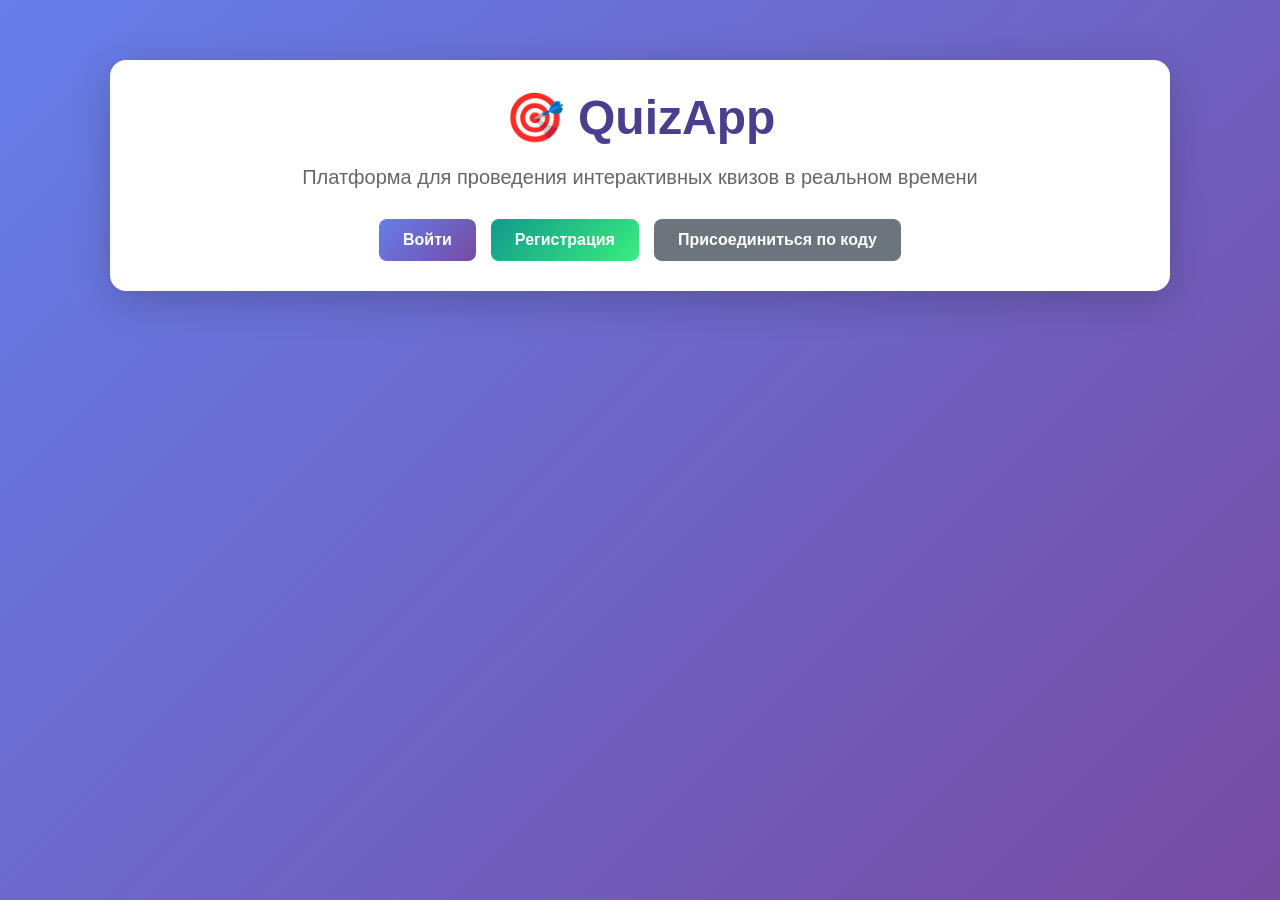
==== index.html @ f00d2f79 "first commit-base version" ====
<!DOCTYPE html>
<html lang="ru">
<head>
  <meta charset="UTF-8">
  <title>QuizApp — Квизы в реальном времени</title>
  <link rel="stylesheet" href="/css/style.css">
</head>
<body>
  <div class="container" style="padding-top: 60px;">
    <div class="card" style="text-align: center;">
      <h1 style="font-size: 48px;">🎯 QuizApp</h1>
      <p style="font-size: 20px; color: #666; margin: 20px 0;">
        Платформа для проведения интерактивных квизов в реальном времени
      </p>
      <div style="margin-top: 30px; display: flex; gap: 15px; justify-content: center; flex-wrap: wrap;">
        <a href="/login.html" class="btn">Войти</a>
        <a href="/register.html" class="btn btn-success">Регистрация</a>
        <a href="/join.html" class="btn btn-secondary">Присоединиться по коду</a>
      </div>
    </div>
  </div>
</body>
</html>
---- css/style.css ----
* { box-sizing: border-box; margin: 0; padding: 0; }

body {
  font-family: 'Segoe UI', Tahoma, sans-serif;
  background: linear-gradient(135deg, #667eea 0%, #764ba2 100%);
  min-height: 100vh;
  color: #333;
}

.container {
  max-width: 1100px;
  margin: 0 auto;
  padding: 20px;
}

.card {
  background: white;
  border-radius: 16px;
  padding: 30px;
  box-shadow: 0 10px 40px rgba(0,0,0,0.2);
  margin-bottom: 20px;
}

h1, h2, h3 { color: #4a3f8f; margin-bottom: 15px; }

.btn {
  display: inline-block;
  padding: 12px 24px;
  border: none;
  border-radius: 8px;
  font-size: 16px;
  font-weight: 600;
  cursor: pointer;
  transition: transform 0.1s, box-shadow 0.2s;
  text-decoration: none;
  color: white;
  background: linear-gradient(135deg, #667eea, #764ba2);
}
.btn:hover { transform: translateY(-2px); box-shadow: 0 6px 20px rgba(102,126,234,0.4); }
.btn:disabled { opacity: 0.5; cursor: not-allowed; transform: none; }
.btn-danger { background: linear-gradient(135deg, #eb3349, #f45c43); }
.btn-success { background: linear-gradient(135deg, #11998e, #38ef7d); }
.btn-secondary { background: #6c757d; }

input, select, textarea {
  width: 100%;
  padding: 10px 14px;
  border: 2px solid #e0e0e0;
  border-radius: 8px;
  font-size: 15px;
  margin-bottom: 12px;
  transition: border-color 0.2s;
  color: #333 !important;          /* Добавлено: явный цвет текста */
  background-color: #fff !important; /* Добавлено: явный белый фон */
}
input:focus, select:focus, textarea:focus {
  outline: none;
  border-color: #667eea;
}

.form-group { margin-bottom: 15px; }
.form-group label { display: block; margin-bottom: 5px; font-weight: 600; color: #555; }

.nav {
  display: flex;
  gap: 15px;
  padding: 15px 30px;
  background: white;
  border-radius: 16px;
  margin-bottom: 20px;
  box-shadow: 0 4px 15px rgba(0,0,0,0.1);
  align-items: center;
  justify-content: space-between;
}
.nav a { color: #4a3f8f; text-decoration: none; font-weight: 600; }
.nav a:hover { color: #667eea; }

.quiz-card {
  background: white;
  border-radius: 12px;
  padding: 20px;
  margin-bottom: 15px;
  box-shadow: 0 4px 15px rgba(0,0,0,0.08);
  display: flex;
  justify-content: space-between;
  align-items: center;
}
.quiz-card h3 { margin-bottom: 5px; }
.quiz-card .meta { color: #888; font-size: 14px; }

.question-block {
  background: #f8f9ff;
  border: 2px solid #e0e5ff;
  border-radius: 12px;
  padding: 20px;
  margin-bottom: 15px;
}

.answer-option {
  display: flex;
  gap: 10px;
  align-items: center;
  padding: 8px;
  background: white;
  border-radius: 8px;
  margin-bottom: 8px;
}

/* Экран игры */
.game-screen {
  min-height: 100vh;
  display: flex;
  flex-direction: column;
  align-items: center;
  justify-content: center;
  padding: 20px;
  text-align: center;
}

.room-code {
  font-size: 72px;
  font-weight: 900;
  letter-spacing: 10px;
  color: white;
  text-shadow: 0 4px 20px rgba(0,0,0,0.3);
  margin: 20px 0;
}

.timer-bar {
  width: 100%;
  height: 12px;
  background: rgba(255,255,255,0.3);
  border-radius: 6px;
  overflow: hidden;
  margin: 20px 0;
}
.timer-bar-fill {
  height: 100%;
  background: linear-gradient(90deg, #38ef7d, #11998e);
  transition: width 1s linear;
}

.answer-grid {
  display: grid;
  grid-template-columns: 1fr 1fr;
  gap: 15px;
  width: 100%;
  max-width: 700px;
  margin: 20px 0;
}

.answer-btn {
  padding: 25px;
  font-size: 18px;
  font-weight: 600;
  border: none;
  border-radius: 12px;
  color: white;
  cursor: pointer;
  transition: transform 0.1s;
}
.answer-btn:nth-child(1) { background: #e74c3c; }
.answer-btn:nth-child(2) { background: #3498db; }
.answer-btn:nth-child(3) { background: #f1c40f; color: #333; }
.answer-btn:nth-child(4) { background: #2ecc71; }
.answer-btn:hover { transform: scale(1.03); }
.answer-btn.selected { outline: 4px solid white; }
.answer-btn.correct { outline: 4px solid white; box-shadow: 0 0 30px rgba(255,255,255,0.8); }
.answer-btn.wrong { opacity: 0.4; }

.leaderboard {
  background: white;
  border-radius: 16px;
  padding: 30px;
  min-width: 400px;
  max-width: 600px;
}
.leaderboard-row {
  display: flex;
  justify-content: space-between;
  padding: 12px;
  border-bottom: 1px solid #eee;
  font-size: 18px;
}
.leaderboard-row:first-child {
  background: linear-gradient(90deg, #ffd700, #ffed4e);
  border-radius: 8px;
  font-weight: bold;
}
.leaderboard-row:nth-child(2) { background: #f0f0f0; border-radius: 8px; }
.leaderboard-row:nth-child(3) { background: #fde2c8; border-radius: 8px; }

.alert {
  padding: 12px 16px;
  border-radius: 8px;
  margin-bottom: 15px;
}
.alert-error { background: #fee; color: #c33; border: 1px solid #fcc; }
.alert-success { background: #efe; color: #363; border: 1px solid #cfc; }

.hidden { display: none !important; }

.question-image {
  max-width: 100%;
  max-height: 300px;
  border-radius: 12px;
  margin: 15px 0;
}

.players-list {
  display: flex;
  flex-wrap: wrap;
  gap: 10px;
  margin: 20px 0;
}
.player-chip {
  background: white;
  padding: 8px 16px;
  border-radius: 20px;
  font-weight: 600;
  color: #4a3f8f;
}
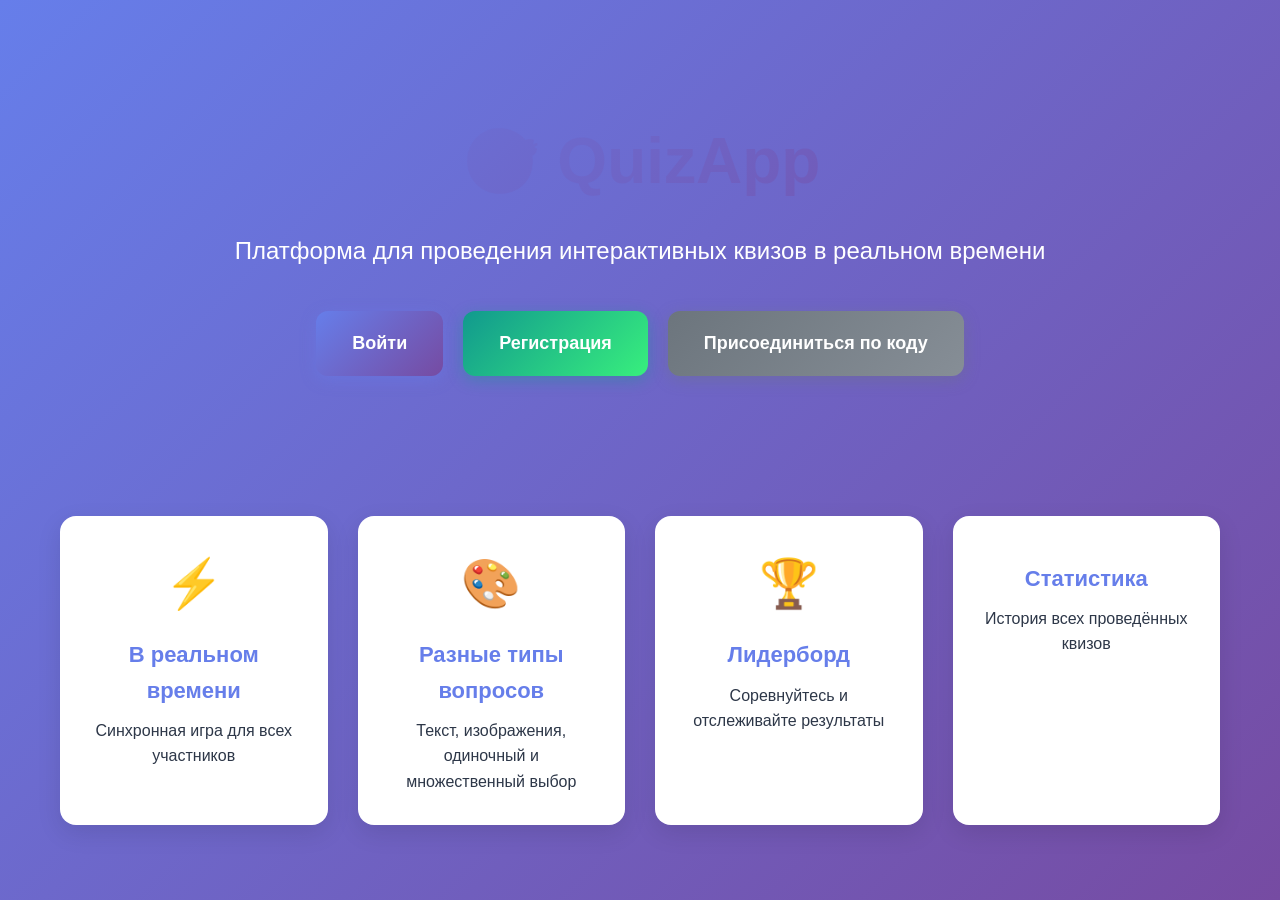
==== commit 8c619873: "Обновление дизайна" ====
--- a/index.html
+++ b/index.html
@@ -2,22 +2,129 @@
 <html lang="ru">
 <head>
   <meta charset="UTF-8">
+  <meta name="viewport" content="width=device-width, initial-scale=1.0">
   <title>QuizApp — Квизы в реальном времени</title>
   <link rel="stylesheet" href="/css/style.css">
+  <style>
+    .hero {
+      text-align: center;
+      padding: 80px 20px;
+    }
+    
+    .hero h1 {
+      font-size: 64px;
+      margin-bottom: 20px;
+      animation: fadeInDown 1s ease;
+    }
+    
+    .hero p {
+      font-size: 24px;
+      color: white;
+      margin-bottom: 40px;
+      animation: fadeInUp 1s ease 0.3s both;
+    }
+    
+    .hero-buttons {
+      display: flex;
+      gap: 20px;
+      justify-content: center;
+      flex-wrap: wrap;
+      animation: fadeInUp 1s ease 0.6s both;
+    }
+    
+    .hero-buttons .btn {
+      padding: 18px 36px;
+      font-size: 18px;
+    }
+    
+    @keyframes fadeInDown {
+      from {
+        opacity: 0;
+        transform: translateY(-30px);
+      }
+      to {
+        opacity: 1;
+        transform: translateY(0);
+      }
+    }
+    
+    @keyframes fadeInUp {
+      from {
+        opacity: 0;
+        transform: translateY(30px);
+      }
+      to {
+        opacity: 1;
+        transform: translateY(0);
+      }
+    }
+    
+    .features {
+      display: grid;
+      grid-template-columns: repeat(auto-fit, minmax(250px, 1fr));
+      gap: 30px;
+      margin-top: 60px;
+    }
+    
+    .feature-card {
+      background: white;
+      padding: 30px;
+      border-radius: 16px;
+      text-align: center;
+      box-shadow: 0 8px 25px rgba(0, 0, 0, 0.1);
+      transition: all 0.3s ease;
+    }
+    
+    .feature-card:hover {
+      transform: translateY(-10px);
+      box-shadow: 0 15px 40px rgba(0, 0, 0, 0.2);
+    }
+    
+    .feature-icon {
+      font-size: 48px;
+      margin-bottom: 15px;
+    }
+    
+    .feature-card h3 {
+      margin-bottom: 10px;
+      color: #667eea;
+    }
+  </style>
 </head>
 <body>
-  <div class="container" style="padding-top: 60px;">
-    <div class="card" style="text-align: center;">
-      <h1 style="font-size: 48px;">🎯 QuizApp</h1>
-      <p style="font-size: 20px; color: #666; margin: 20px 0;">
-        Платформа для проведения интерактивных квизов в реальном времени
-      </p>
-      <div style="margin-top: 30px; display: flex; gap: 15px; justify-content: center; flex-wrap: wrap;">
+  <div class="container">
+    <div class="hero">
+      <h1>🎯 QuizApp</h1>
+      <p>Платформа для проведения интерактивных квизов в реальном времени</p>
+      <div class="hero-buttons">
         <a href="/login.html" class="btn">Войти</a>
         <a href="/register.html" class="btn btn-success">Регистрация</a>
         <a href="/join.html" class="btn btn-secondary">Присоединиться по коду</a>
       </div>
     </div>
+
+    <div class="features">
+      <div class="feature-card">
+        <div class="feature-icon">⚡</div>
+        <h3>В реальном времени</h3>
+        <p>Синхронная игра для всех участников</p>
+      </div>
+      <div class="feature-card">
+        <div class="feature-icon">🎨</div>
+        <h3>Разные типы вопросов</h3>
+        <p>Текст, изображения, одиночный и множественный выбор</p>
+      </div>
+      <div class="feature-card">
+        <div class="feature-icon">🏆</div>
+        <h3>Лидерборд</h3>
+        <p>Соревнуйтесь и отслеживайте результаты</p>
+      </div>
+      <div class="feature-card">
+        <div class="feature-icon"></div>
+        <h3>Статистика</h3>
+        <p>История всех проведённых квизов</p>
+      </div>
+    </div>
   </div>
 </body>
 </html>
--- a/css/style.css
+++ b/css/style.css
@@ -1,109 +1,287 @@
-* { box-sizing: border-box; margin: 0; padding: 0; }
+* {
+  box-sizing: border-box;
+  margin: 0;
+  padding: 0;
+}
 
 body {
-  font-family: 'Segoe UI', Tahoma, sans-serif;
+  font-family: 'Segoe UI', Tahoma, Geneva, Verdana, sans-serif;
   background: linear-gradient(135deg, #667eea 0%, #764ba2 100%);
   min-height: 100vh;
-  color: #333;
+  color: #2d3748;
+  line-height: 1.6;
 }
 
 .container {
-  max-width: 1100px;
+  max-width: 1200px;
   margin: 0 auto;
-  padding: 20px;
-}
-
+  padding: 30px 20px;
+}
+
+/* Карточки */
 .card {
   background: white;
-  border-radius: 16px;
-  padding: 30px;
-  box-shadow: 0 10px 40px rgba(0,0,0,0.2);
+  border-radius: 20px;
+  padding: 35px;
+  box-shadow: 0 10px 40px rgba(0, 0, 0, 0.15);
+  margin-bottom: 25px;
+  transition: transform 0.3s ease, box-shadow 0.3s ease;
+}
+
+.card:hover {
+  transform: translateY(-5px);
+  box-shadow: 0 15px 50px rgba(0, 0, 0, 0.2);
+}
+
+h1, h2, h3 {
+  color: #2d3748;
   margin-bottom: 20px;
-}
-
-h1, h2, h3 { color: #4a3f8f; margin-bottom: 15px; }
-
+  font-weight: 700;
+}
+
+h1 {
+  font-size: 42px;
+  background: linear-gradient(135deg, #667eea, #764ba2);
+  -webkit-background-clip: text;
+  -webkit-text-fill-color: transparent;
+  background-clip: text;
+}
+
+h2 {
+  font-size: 28px;
+}
+
+h3 {
+  font-size: 22px;
+}
+
+/* Кнопки */
 .btn {
   display: inline-block;
-  padding: 12px 24px;
+  padding: 14px 28px;
   border: none;
-  border-radius: 8px;
+  border-radius: 12px;
   font-size: 16px;
   font-weight: 600;
   cursor: pointer;
-  transition: transform 0.1s, box-shadow 0.2s;
+  transition: all 0.3s ease;
   text-decoration: none;
   color: white;
   background: linear-gradient(135deg, #667eea, #764ba2);
-}
-.btn:hover { transform: translateY(-2px); box-shadow: 0 6px 20px rgba(102,126,234,0.4); }
-.btn:disabled { opacity: 0.5; cursor: not-allowed; transform: none; }
-.btn-danger { background: linear-gradient(135deg, #eb3349, #f45c43); }
-.btn-success { background: linear-gradient(135deg, #11998e, #38ef7d); }
-.btn-secondary { background: #6c757d; }
-
+  box-shadow: 0 4px 15px rgba(102, 126, 234, 0.4);
+  position: relative;
+  overflow: hidden;
+}
+
+.btn::before {
+  content: '';
+  position: absolute;
+  top: 50%;
+  left: 50%;
+  width: 0;
+  height: 0;
+  border-radius: 50%;
+  background: rgba(255, 255, 255, 0.3);
+  transform: translate(-50%, -50%);
+  transition: width 0.6s, height 0.6s;
+}
+
+.btn:hover::before {
+  width: 300px;
+  height: 300px;
+}
+
+.btn:hover {
+  transform: translateY(-3px);
+  box-shadow: 0 8px 25px rgba(102, 126, 234, 0.6);
+}
+
+.btn:active {
+  transform: translateY(-1px);
+}
+
+.btn:disabled {
+  opacity: 0.5;
+  cursor: not-allowed;
+  transform: none;
+}
+
+.btn-danger {
+  background: linear-gradient(135deg, #eb3349, #f45c43);
+  box-shadow: 0 4px 15px rgba(235, 51, 73, 0.4);
+}
+
+.btn-danger:hover {
+  box-shadow: 0 8px 25px rgba(235, 51, 73, 0.6);
+}
+
+.btn-success {
+  background: linear-gradient(135deg, #11998e, #38ef7d);
+  box-shadow: 0 4px 15px rgba(17, 153, 142, 0.4);
+}
+
+.btn-success:hover {
+  box-shadow: 0 8px 25px rgba(17, 153, 142, 0.6);
+}
+
+.btn-secondary {
+  background: linear-gradient(135deg, #6c757d, #868e96);
+  box-shadow: 0 4px 15px rgba(108, 117, 125, 0.4);
+}
+
+.btn-secondary:hover {
+  box-shadow: 0 8px 25px rgba(108, 117, 125, 0.6);
+}
+
+/* Формы */
 input, select, textarea {
   width: 100%;
-  padding: 10px 14px;
-  border: 2px solid #e0e0e0;
-  border-radius: 8px;
-  font-size: 15px;
-  margin-bottom: 12px;
-  transition: border-color 0.2s;
-  color: #333 !important;          /* Добавлено: явный цвет текста */
-  background-color: #fff !important; /* Добавлено: явный белый фон */
-}
+  padding: 12px 16px;
+  border: 2px solid #e2e8f0;
+  border-radius: 10px;
+  font-size: 16px;
+  margin-bottom: 15px;
+  transition: all 0.3s ease;
+  color: #2d3748 !important;
+  background-color: #ffffff !important;
+  font-family: inherit;
+}
+
 input:focus, select:focus, textarea:focus {
   outline: none;
   border-color: #667eea;
-}
-
-.form-group { margin-bottom: 15px; }
-.form-group label { display: block; margin-bottom: 5px; font-weight: 600; color: #555; }
-
+  box-shadow: 0 0 0 3px rgba(102, 126, 234, 0.1);
+  transform: translateY(-2px);
+}
+
+.form-group {
+  margin-bottom: 20px;
+}
+
+.form-group label {
+  display: block;
+  margin-bottom: 8px;
+  font-weight: 600;
+  color: #4a5568;
+  font-size: 15px;
+}
+
+/* Навигация */
 .nav {
   display: flex;
-  gap: 15px;
-  padding: 15px 30px;
+  gap: 20px;
+  padding: 20px 30px;
   background: white;
   border-radius: 16px;
-  margin-bottom: 20px;
-  box-shadow: 0 4px 15px rgba(0,0,0,0.1);
+  margin-bottom: 25px;
+  box-shadow: 0 4px 20px rgba(0, 0, 0, 0.1);
   align-items: center;
   justify-content: space-between;
-}
-.nav a { color: #4a3f8f; text-decoration: none; font-weight: 600; }
-.nav a:hover { color: #667eea; }
-
+  flex-wrap: wrap;
+}
+
+.nav a {
+  color: #667eea;
+  text-decoration: none;
+  font-weight: 600;
+  transition: color 0.3s ease;
+  position: relative;
+}
+
+.nav a::after {
+  content: '';
+  position: absolute;
+  bottom: -5px;
+  left: 0;
+  width: 0;
+  height: 2px;
+  background: #667eea;
+  transition: width 0.3s ease;
+}
+
+.nav a:hover::after {
+  width: 100%;
+}
+
+.nav a:hover {
+  color: #764ba2;
+}
+
+/* Карточки квизов */
 .quiz-card {
   background: white;
-  border-radius: 12px;
-  padding: 20px;
-  margin-bottom: 15px;
-  box-shadow: 0 4px 15px rgba(0,0,0,0.08);
+  border-radius: 16px;
+  padding: 25px;
+  margin-bottom: 20px;
+  box-shadow: 0 4px 20px rgba(0, 0, 0, 0.08);
   display: flex;
   justify-content: space-between;
   align-items: center;
-}
-.quiz-card h3 { margin-bottom: 5px; }
-.quiz-card .meta { color: #888; font-size: 14px; }
-
+  transition: all 0.3s ease;
+  border-left: 4px solid #667eea;
+}
+
+.quiz-card:hover {
+  transform: translateX(5px);
+  box-shadow: 0 8px 30px rgba(0, 0, 0, 0.15);
+}
+
+.quiz-card h3 {
+  margin-bottom: 8px;
+  color: #2d3748;
+}
+
+.quiz-card .meta {
+  color: #718096;
+  font-size: 14px;
+  display: flex;
+  gap: 15px;
+  flex-wrap: wrap;
+}
+
+/* Блоки вопросов */
 .question-block {
-  background: #f8f9ff;
-  border: 2px solid #e0e5ff;
-  border-radius: 12px;
-  padding: 20px;
-  margin-bottom: 15px;
+  background: linear-gradient(135deg, #f8f9ff 0%, #ffffff 100%);
+  border: 2px solid #e2e8f0;
+  border-radius: 16px;
+  padding: 25px;
+  margin-bottom: 20px;
+  transition: all 0.3s ease;
+  animation: slideIn 0.5s ease;
+}
+
+@keyframes slideIn {
+  from {
+    opacity: 0;
+    transform: translateY(20px);
+  }
+  to {
+    opacity: 1;
+    transform: translateY(0);
+  }
+}
+
+.question-block:hover {
+  border-color: #667eea;
+  box-shadow: 0 8px 25px rgba(102, 126, 234, 0.15);
 }
 
 .answer-option {
   display: flex;
-  gap: 10px;
+  gap: 12px;
   align-items: center;
-  padding: 8px;
+  padding: 12px;
   background: white;
-  border-radius: 8px;
-  margin-bottom: 8px;
+  border-radius: 10px;
+  margin-bottom: 10px;
+  transition: all 0.3s ease;
+  border: 2px solid transparent;
+}
+
+.answer-option:hover {
+  background: #f8f9ff;
+  border-color: #667eea;
+  transform: translateX(5px);
 }
 
 /* Экран игры */
@@ -113,110 +291,319 @@
   flex-direction: column;
   align-items: center;
   justify-content: center;
-  padding: 20px;
+  padding: 30px;
   text-align: center;
 }
 
 .room-code {
-  font-size: 72px;
+  font-size: 80px;
   font-weight: 900;
-  letter-spacing: 10px;
+  letter-spacing: 12px;
   color: white;
-  text-shadow: 0 4px 20px rgba(0,0,0,0.3);
-  margin: 20px 0;
-}
-
+  text-shadow: 0 4px 20px rgba(0, 0, 0, 0.3);
+  margin: 30px 0;
+  animation: pulse 2s ease-in-out infinite;
+}
+
+@keyframes pulse {
+  0%, 100% {
+    transform: scale(1);
+  }
+  50% {
+    transform: scale(1.05);
+  }
+}
+
+/* Таймер */
 .timer-bar {
   width: 100%;
-  height: 12px;
-  background: rgba(255,255,255,0.3);
-  border-radius: 6px;
+  height: 14px;
+  background: rgba(255, 255, 255, 0.3);
+  border-radius: 7px;
   overflow: hidden;
-  margin: 20px 0;
-}
+  margin: 25px 0;
+  box-shadow: inset 0 2px 5px rgba(0, 0, 0, 0.1);
+}
+
 .timer-bar-fill {
   height: 100%;
   background: linear-gradient(90deg, #38ef7d, #11998e);
   transition: width 1s linear;
-}
-
+  box-shadow: 0 0 10px rgba(56, 239, 125, 0.5);
+}
+
+.timer-bar-fill.warning {
+  background: linear-gradient(90deg, #f093fb, #f5576c);
+  box-shadow: 0 0 10px rgba(245, 87, 108, 0.5);
+}
+
+/* Сетка ответов */
 .answer-grid {
   display: grid;
   grid-template-columns: 1fr 1fr;
-  gap: 15px;
+  gap: 20px;
   width: 100%;
-  max-width: 700px;
-  margin: 20px 0;
+  max-width: 800px;
+  margin: 30px 0;
 }
 
 .answer-btn {
-  padding: 25px;
-  font-size: 18px;
-  font-weight: 600;
+  padding: 30px;
+  font-size: 20px;
+  font-weight: 700;
   border: none;
-  border-radius: 12px;
+  border-radius: 16px;
   color: white;
   cursor: pointer;
-  transition: transform 0.1s;
-}
-.answer-btn:nth-child(1) { background: #e74c3c; }
-.answer-btn:nth-child(2) { background: #3498db; }
-.answer-btn:nth-child(3) { background: #f1c40f; color: #333; }
-.answer-btn:nth-child(4) { background: #2ecc71; }
-.answer-btn:hover { transform: scale(1.03); }
-.answer-btn.selected { outline: 4px solid white; }
-.answer-btn.correct { outline: 4px solid white; box-shadow: 0 0 30px rgba(255,255,255,0.8); }
-.answer-btn.wrong { opacity: 0.4; }
-
+  transition: all 0.3s ease;
+  box-shadow: 0 6px 20px rgba(0, 0, 0, 0.2);
+  position: relative;
+  overflow: hidden;
+}
+
+.answer-btn::before {
+  content: '';
+  position: absolute;
+  top: 50%;
+  left: 50%;
+  width: 0;
+  height: 0;
+  border-radius: 50%;
+  background: rgba(255, 255, 255, 0.3);
+  transform: translate(-50%, -50%);
+  transition: width 0.6s, height 0.6s;
+}
+
+.answer-btn:hover::before {
+  width: 400px;
+  height: 400px;
+}
+
+.answer-btn:nth-child(1) { background: linear-gradient(135deg, #e74c3c, #c0392b); }
+.answer-btn:nth-child(2) { background: linear-gradient(135deg, #3498db, #2980b9); }
+.answer-btn:nth-child(3) { background: linear-gradient(135deg, #f1c40f, #f39c12); color: #2d3748; }
+.answer-btn:nth-child(4) { background: linear-gradient(135deg, #2ecc71, #27ae60); }
+
+.answer-btn:hover {
+  transform: scale(1.05) translateY(-5px);
+  box-shadow: 0 10px 30px rgba(0, 0, 0, 0.3);
+}
+
+.answer-btn.selected {
+  outline: 4px solid white;
+  outline-offset: 4px;
+  animation: selectedPulse 1s ease infinite;
+}
+
+@keyframes selectedPulse {
+  0%, 100% {
+    transform: scale(1);
+  }
+  50% {
+    transform: scale(1.05);
+  }
+}
+
+.answer-btn.correct {
+  outline: 4px solid white;
+  box-shadow: 0 0 40px rgba(255, 255, 255, 0.8);
+  animation: correctAnswer 0.6s ease;
+}
+
+@keyframes correctAnswer {
+  0% {
+    transform: scale(1);
+  }
+  50% {
+    transform: scale(1.1);
+  }
+  100% {
+    transform: scale(1);
+  }
+}
+
+.answer-btn.wrong {
+  opacity: 0.4;
+  transform: scale(0.95);
+}
+
+/* Лидерборд */
 .leaderboard {
   background: white;
-  border-radius: 16px;
-  padding: 30px;
-  min-width: 400px;
-  max-width: 600px;
-}
+  border-radius: 20px;
+  padding: 35px;
+  min-width: 450px;
+  max-width: 650px;
+  box-shadow: 0 10px 40px rgba(0, 0, 0, 0.2);
+  animation: slideUp 0.6s ease;
+}
+
+@keyframes slideUp {
+  from {
+    opacity: 0;
+    transform: translateY(50px);
+  }
+  to {
+    opacity: 1;
+    transform: translateY(0);
+  }
+}
+
 .leaderboard-row {
   display: flex;
   justify-content: space-between;
-  padding: 12px;
-  border-bottom: 1px solid #eee;
+  padding: 15px 20px;
+  border-bottom: 1px solid #e2e8f0;
   font-size: 18px;
-}
+  transition: all 0.3s ease;
+  border-radius: 8px;
+  margin-bottom: 5px;
+}
+
+.leaderboard-row:hover {
+  background: #f8f9ff;
+  transform: translateX(5px);
+}
+
 .leaderboard-row:first-child {
   background: linear-gradient(90deg, #ffd700, #ffed4e);
-  border-radius: 8px;
   font-weight: bold;
-}
-.leaderboard-row:nth-child(2) { background: #f0f0f0; border-radius: 8px; }
-.leaderboard-row:nth-child(3) { background: #fde2c8; border-radius: 8px; }
-
+  font-size: 20px;
+  box-shadow: 0 4px 15px rgba(255, 215, 0, 0.4);
+}
+
+.leaderboard-row:nth-child(2) {
+  background: linear-gradient(90deg, #c0c0c0, #e8e8e8);
+  font-weight: 600;
+}
+
+.leaderboard-row:nth-child(3) {
+  background: linear-gradient(90deg, #cd7f32, #e8a87c);
+  color: white;
+  font-weight: 600;
+}
+
+/* Алерты */
 .alert {
-  padding: 12px 16px;
-  border-radius: 8px;
-  margin-bottom: 15px;
-}
-.alert-error { background: #fee; color: #c33; border: 1px solid #fcc; }
-.alert-success { background: #efe; color: #363; border: 1px solid #cfc; }
-
-.hidden { display: none !important; }
-
+  padding: 15px 20px;
+  border-radius: 12px;
+  margin-bottom: 20px;
+  font-weight: 500;
+  animation: slideDown 0.4s ease;
+}
+
+@keyframes slideDown {
+  from {
+    opacity: 0;
+    transform: translateY(-20px);
+  }
+  to {
+    opacity: 1;
+    transform: translateY(0);
+  }
+}
+
+.alert-error {
+  background: linear-gradient(135deg, #fee, #fdd);
+  color: #c33;
+  border: 2px solid #fcc;
+}
+
+.alert-success {
+  background: linear-gradient(135deg, #efe, #dfd);
+  color: #363;
+  border: 2px solid #cfc;
+}
+
+.hidden {
+  display: none !important;
+}
+
+/* Изображения вопросов */
 .question-image {
   max-width: 100%;
-  max-height: 300px;
-  border-radius: 12px;
-  margin: 15px 0;
-}
-
+  max-height: 350px;
+  border-radius: 16px;
+  margin: 20px 0;
+  box-shadow: 0 8px 25px rgba(0, 0, 0, 0.15);
+  transition: transform 0.3s ease;
+}
+
+.question-image:hover {
+  transform: scale(1.02);
+}
+
+/* Список игроков */
 .players-list {
   display: flex;
   flex-wrap: wrap;
-  gap: 10px;
-  margin: 20px 0;
-}
+  gap: 12px;
+  margin: 25px 0;
+  justify-content: center;
+}
+
 .player-chip {
   background: white;
-  padding: 8px 16px;
-  border-radius: 20px;
+  padding: 10px 20px;
+  border-radius: 25px;
   font-weight: 600;
-  color: #4a3f8f;
+  color: #667eea;
+  box-shadow: 0 4px 15px rgba(0, 0, 0, 0.1);
+  animation: popIn 0.4s ease;
+  transition: all 0.3s ease;
+}
+
+@keyframes popIn {
+  from {
+    opacity: 0;
+    transform: scale(0.5);
+  }
+  to {
+    opacity: 1;
+    transform: scale(1);
+  }
+}
+
+.player-chip:hover {
+  transform: translateY(-3px);
+  box-shadow: 0 6px 20px rgba(102, 126, 234, 0.3);
+}
+
+/* Адаптивность */
+@media (max-width: 768px) {
+  .container {
+    padding: 15px;
+  }
+  
+  .card {
+    padding: 20px;
+  }
+  
+  h1 {
+    font-size: 32px;
+  }
+  
+  h2 {
+    font-size: 24px;
+  }
+  
+  .room-code {
+    font-size: 60px;
+    letter-spacing: 8px;
+  }
+  
+  .answer-grid {
+    grid-template-columns: 1fr;
+  }
+  
+  .quiz-card {
+    flex-direction: column;
+    align-items: flex-start;
+    gap: 15px;
+  }
+  
+  .leaderboard {
+    min-width: auto;
+    width: 100%;
+  }
 }
